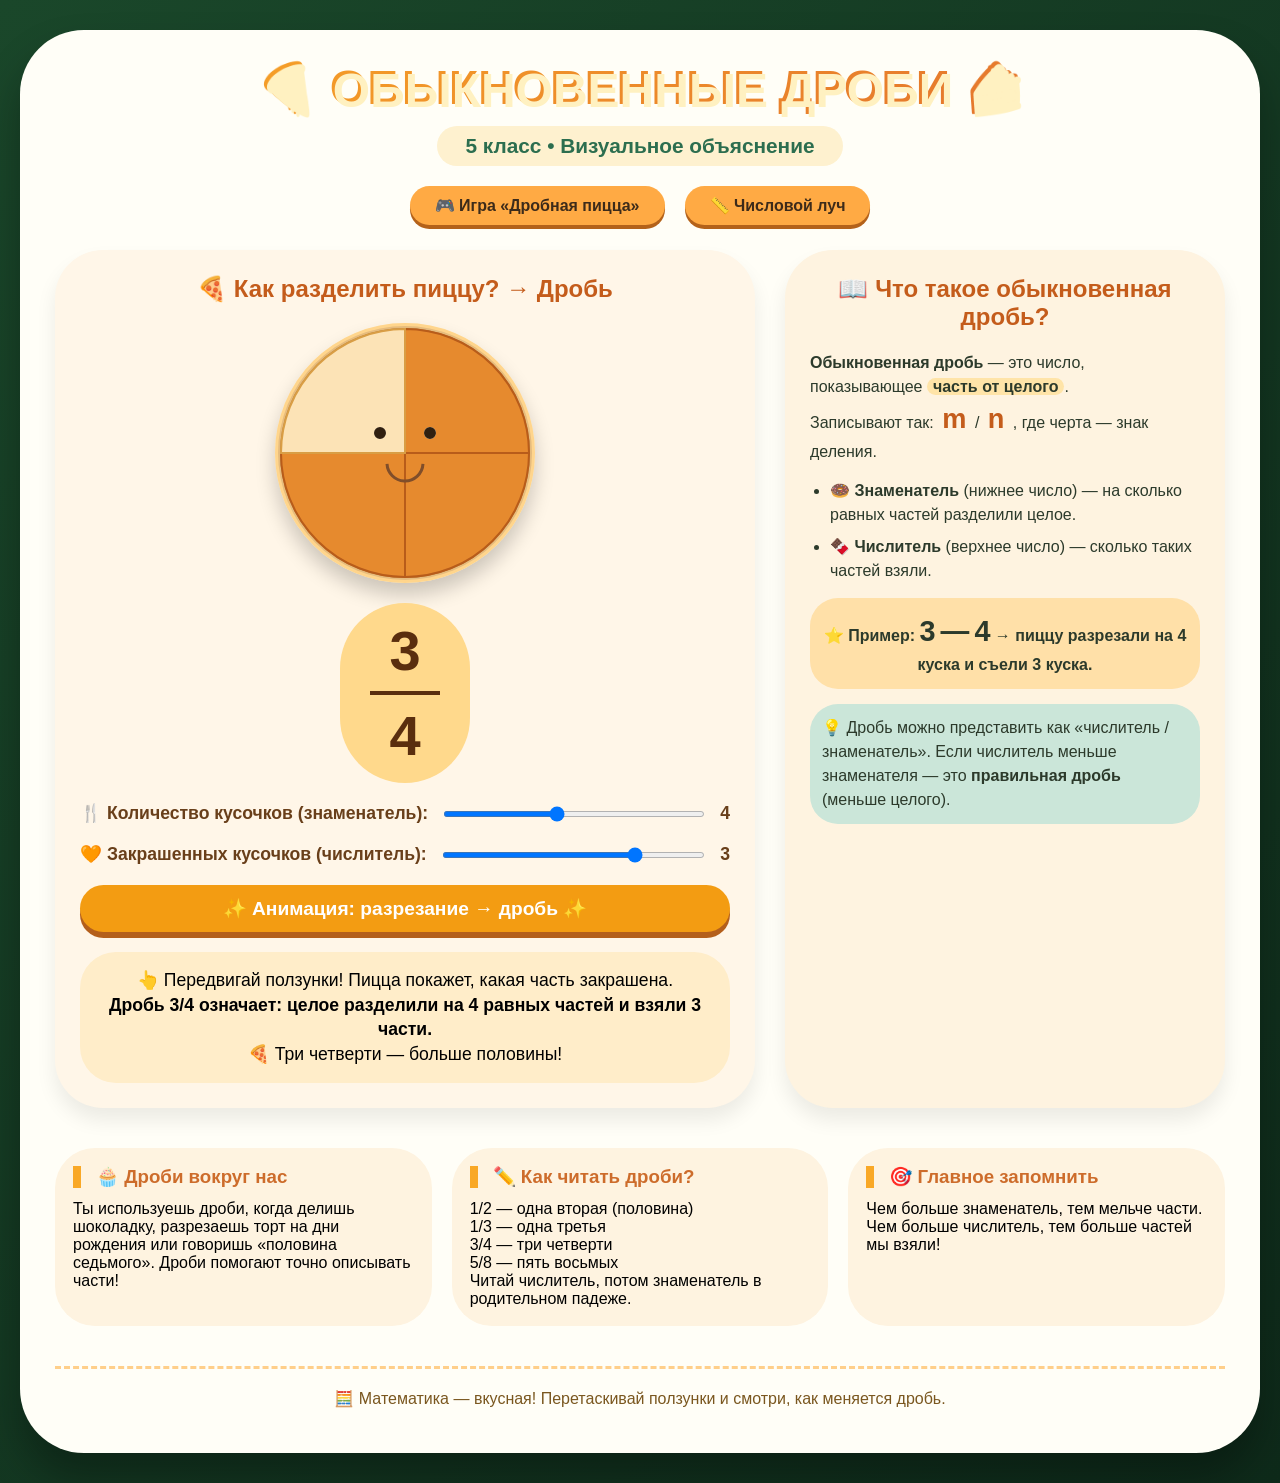
==== fraction-explanation/index.html @ 9edea2ef "Добавлены все три папки проекта" ====
<!DOCTYPE html>
<html lang="ru">
<head>
    <meta charset="UTF-8">
    <meta name="viewport" content="width=device-width, initial-scale=1.0, user-scalable=yes">
    <title>Математика 5 класс: Обыкновенные дроби — визуальное объяснение</title>
    <link rel="stylesheet" href="explain-style.css">
</head>
<body>
    <div class="explanation-container">
        <!-- шапка -->
        <div class="hero">
            <h1>🍕 ОБЫКНОВЕННЫЕ ДРОБИ 🍰</h1>
            <p>5 класс • Визуальное объяснение</p>
        </div>

        <!-- КНОПКИ ПЕРЕХОДА НА ДРУГИЕ САЙТЫ -->
        <div class="nav-links">
            <a href="../fraction-game/index.html" class="nav-btn" target="_blank">🎮 Игра «Дробная пицца»</a>
            <a href="../fraction-ray/index.html" class="nav-btn" target="_blank">📏 Числовой луч</a>
        </div>

        <!-- основное визуальное пояснение + анимация -->
        <div class="visual-lesson">
            <div class="pizza-animation-area">
                <div class="pizza-card">
                    <h2>🍕 Как разделить пиццу? → Дробь</h2>
                    <div class="pizza-stage">
                        <canvas id="pizzaCanvasExplain" width="260" height="260" style="width:260px; height:260px;"></canvas>
                        <div class="fraction-display" id="fractionDisplay">
                            <span class="fraction-big">
                                <span id="animNumerator">3</span>
                                <span class="fraction-line"></span>
                                <span id="animDenominator">4</span>
                            </span>
                        </div>
                    </div>
                    <div class="pizza-controls">
                        <label>🍴 Количество кусочков (знаменатель):
                            <input type="range" id="denSlider" min="1" max="8" value="4" step="1">
                            <span id="denValue">4</span>
                        </label>
                        <label>🧡 Закрашенных кусочков (числитель):
                            <input type="range" id="numSlider" min="0" max="8" value="3" step="1">
                            <span id="numValue">3</span>
                        </label>
                        <button id="animateBtn" class="animate-btn">✨ Анимация: разрезание → дробь ✨</button>
                    </div>
                    <div class="explain-text" id="liveExplain">
                        👆 Передвигай ползунки! Пицца покажет, какая часть закрашена.<br>
                        <strong>Дробь <span id="dynamicFraction">3/4</span> означает: целое разделили на 4 равные части и взяли 3 части.</strong>
                    </div>
                </div>

                <div class="theory-card">
                    <h2>📖 Что такое обыкновенная дробь?</h2>
                    <div class="theory-content">
                        <p><strong>Обыкновенная дробь</strong> — это число, показывающее <span class="highlight">часть от целого</span>.</p>
                        <p>Записывают так: <span class="fraction-example">m</span> / <span class="fraction-example">n</span> , где черта — знак деления.</p>
                        <ul class="theory-list">
                            <li>🍩 <strong>Знаменатель</strong> (нижнее число) — на сколько равных частей разделили целое.</li>
                            <li>🍫 <strong>Числитель</strong> (верхнее число) — сколько таких частей взяли.</li>
                        </ul>
                        <div class="example-box">
                            ⭐ Пример: <span class="big-fraction">3</span><span class="fraction-line-inline">—</span><span class="big-fraction">4</span>  → пиццу разрезали на 4 куска и съели 3 куска.
                        </div>
                        <div class="tip">
                            💡 Дробь можно представить как «числитель / знаменатель». Если числитель меньше знаменателя — это <strong>правильная дробь</strong> (меньше целого).
                        </div>
                    </div>
                </div>
            </div>
        </div>

        <!-- дополнительный текстовый материал -->
        <div class="extra-materials">
            <div class="material-block">
                <h3>🧁 Дроби вокруг нас</h3>
                <p>Ты используешь дроби, когда делишь шоколадку, разрезаешь торт на дни рождения или говоришь «половина седьмого». Дроби помогают точно описывать части!</p>
            </div>
            <div class="material-block">
                <h3>✏️ Как читать дроби?</h3>
                <p>1/2 — одна вторая (половина)<br>1/3 — одна третья<br>3/4 — три четверти<br>5/8 — пять восьмых<br>Читай числитель, потом знаменатель в родительном падеже.</p>
            </div>
            <div class="material-block">
                <h3>🎯 Главное запомнить</h3>
                <p>Чем больше знаменатель, тем мельче части. Чем больше числитель, тем больше частей мы взяли!</p>
            </div>
        </div>

        <footer class="explain-footer">
            🧮 Математика — вкусная! Перетаскивай ползунки и смотри, как меняется дробь.
        </footer>
    </div>

    <script src="explain-script.js"></script>
</body>
</html>
---- fraction-explanation/explain-style.css ----
* {
    margin: 0;
    padding: 0;
    box-sizing: border-box;
}

body {
    background: linear-gradient(135deg, #1a472a 0%, #0e2a1a 100%);
    font-family: 'Segoe UI', 'Comic Neue', 'Comic Sans MS', 'Nunito', 'Chalkboard SE', sans-serif;
    padding: 30px 20px;
    min-height: 100vh;
}

.explanation-container {
    max-width: 1300px;
    margin: 0 auto;
    background: #fffef7;
    border-radius: 64px;
    box-shadow: 0 25px 40px rgba(0,0,0,0.3);
    overflow: hidden;
    padding: 30px 35px 45px;
}

/* КНОПКИ НАВИГАЦИИ МЕЖДУ САЙТАМИ */
.nav-links {
    display: flex;
    justify-content: center;
    gap: 20px;
    margin-bottom: 25px;
    flex-wrap: wrap;
}

.nav-btn {
    background: #ffaa44;
    color: #3d2b1a;
    text-decoration: none;
    padding: 10px 25px;
    border-radius: 50px;
    font-weight: bold;
    font-size: 1rem;
    transition: 0.1s linear;
    box-shadow: 0 4px 0 #b4621a;
    display: inline-block;
}

.nav-btn:active {
    transform: translateY(2px);
    box-shadow: 0 1px 0 #b4621a;
}

.hero {
    text-align: center;
    margin-bottom: 20px;
}

.hero h1 {
    font-size: 3rem;
    background: linear-gradient(145deg, #f9a826, #e06c2e);
    background-clip: text;
    -webkit-background-clip: text;
    color: transparent;
    text-shadow: 3px 3px 0 #fff1c1;
    margin-bottom: 10px;
}

.hero p {
    font-size: 1.3rem;
    color: #2c6e4f;
    background: #fef1cf;
    display: inline-block;
    padding: 8px 28px;
    border-radius: 40px;
    font-weight: bold;
}

.visual-lesson {
    margin-bottom: 40px;
}

.pizza-animation-area {
    display: flex;
    flex-wrap: wrap;
    gap: 30px;
    justify-content: center;
}

.pizza-card {
    flex: 2;
    min-width: 300px;
    background: #fff6e8;
    border-radius: 48px;
    padding: 25px;
    box-shadow: 0 12px 20px rgba(0,0,0,0.08);
}

.theory-card {
    flex: 1.2;
    min-width: 280px;
    background: #fef3e0;
    border-radius: 48px;
    padding: 25px;
    box-shadow: 0 12px 20px rgba(0,0,0,0.08);
}

.pizza-card h2, .theory-card h2 {
    text-align: center;
    color: #c45c1b;
    margin-bottom: 20px;
}

.pizza-stage {
    display: flex;
    flex-direction: column;
    align-items: center;
    gap: 20px;
    margin-bottom: 20px;
}

canvas {
    background: #ffefcf;
    border-radius: 50%;
    box-shadow: 0 12px 20px rgba(0,0,0,0.2), inset 0 0 0 5px #ffd58c;
}

.fraction-display {
    background: #ffd98c;
    border-radius: 80px;
    padding: 15px 30px;
}

.fraction-big {
    font-size: 3.5rem;
    font-weight: bold;
    display: inline-flex;
    flex-direction: column;
    align-items: center;
    color: #5a2e0e;
}

.fraction-line {
    display: block;
    width: 70px;
    height: 4px;
    background: #5a2e0e;
    margin: 8px 0;
}

.pizza-controls {
    display: flex;
    flex-direction: column;
    gap: 20px;
    margin: 20px 0;
}

.pizza-controls label {
    font-weight: bold;
    font-size: 1.1rem;
    color: #693f1a;
    display: flex;
    align-items: center;
    gap: 15px;
    flex-wrap: wrap;
}

input[type="range"] {
    flex: 1;
    min-width: 160px;
    height: 6px;
    border-radius: 10px;
    background: #ffcd94;
}

.animate-btn {
    background: #f39c12;
    border: none;
    font-size: 1.2rem;
    padding: 12px;
    border-radius: 60px;
    font-weight: bold;
    color: white;
    cursor: pointer;
    transition: 0.07s linear;
    box-shadow: 0 6px 0 #b45f1b;
}

.animate-btn:active {
    transform: translateY(3px);
    box-shadow: 0 2px 0 #b45f1b;
}

.explain-text {
    background: #ffedc9;
    padding: 16px;
    border-radius: 36px;
    margin-top: 15px;
    text-align: center;
    font-size: 1.1rem;
    line-height: 1.4;
}

.theory-content {
    font-size: 1rem;
    line-height: 1.5;
    color: #2c3a2b;
}

.highlight {
    background: #ffe4a8;
    padding: 0 6px;
    border-radius: 25px;
    font-weight: bold;
}

.fraction-example {
    font-size: 1.7rem;
    font-weight: bold;
    display: inline-block;
    margin: 0 4px;
    color: #c45c1b;
}

.theory-list {
    margin: 15px 0 15px 20px;
}

.theory-list li {
    margin: 8px 0;
}

.example-box {
    background: #ffe0a8;
    border-radius: 28px;
    padding: 12px;
    text-align: center;
    font-weight: bold;
    margin: 15px 0;
}

.big-fraction {
    font-size: 1.8rem;
    font-weight: bold;
}

.fraction-line-inline {
    font-size: 1.8rem;
    font-weight: bold;
    margin: 0 5px;
}

.tip {
    background: #cbe6d9;
    border-radius: 28px;
    padding: 12px;
    margin-top: 15px;
}

.extra-materials {
    display: flex;
    flex-wrap: wrap;
    gap: 20px;
    margin: 30px 0 20px;
}

.material-block {
    flex: 1;
    background: #fef3e0;
    border-radius: 40px;
    padding: 18px;
    min-width: 200px;
}

.material-block h3 {
    color: #cd6c2b;
    border-left: 8px solid #f9a826;
    padding-left: 15px;
    margin-bottom: 12px;
}

.explain-footer {
    text-align: center;
    margin-top: 40px;
    padding-top: 20px;
    border-top: 3px dashed #ffcf8a;
    color: #7a571f;
}

@media (max-width: 800px) {
    .explanation-container {
        padding: 20px;
    }
    .hero h1 {
        font-size: 2rem;
    }
    .fraction-big {
        font-size: 2.5rem;
    }
    .nav-btn {
        padding: 6px 16px;
        font-size: 0.9rem;
    }
}
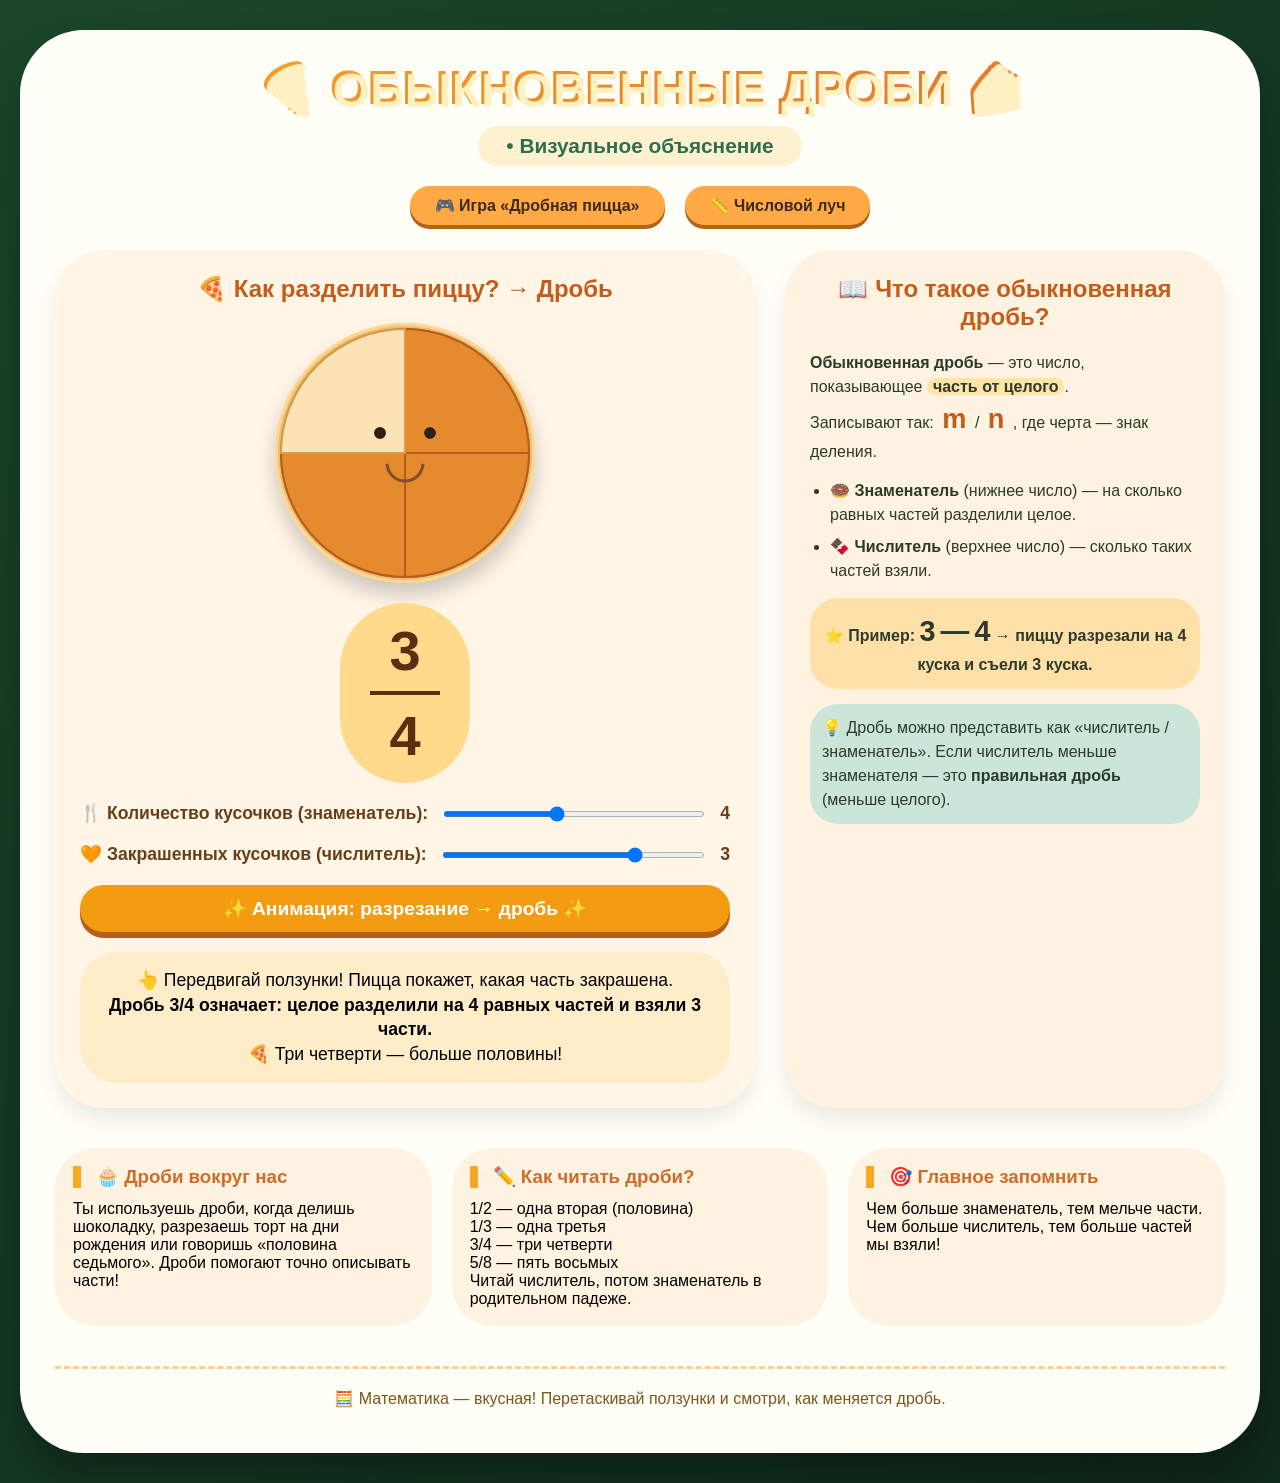
==== commit a8f4644e: "Update index.html Убрана надпись "5 класс"" ====
--- a/fraction-explanation/index.html
+++ b/fraction-explanation/index.html
@@ -3,7 +3,7 @@
 <head>
     <meta charset="UTF-8">
     <meta name="viewport" content="width=device-width, initial-scale=1.0, user-scalable=yes">
-    <title>Математика 5 класс: Обыкновенные дроби — визуальное объяснение</title>
+    <title>Обыкновенные дроби — визуальное объяснение</title>
     <link rel="stylesheet" href="explain-style.css">
 </head>
 <body>
@@ -11,13 +11,13 @@
         <!-- шапка -->
         <div class="hero">
             <h1>🍕 ОБЫКНОВЕННЫЕ ДРОБИ 🍰</h1>
-            <p>5 класс • Визуальное объяснение</p>
+            <p>• Визуальное объяснение</p>
         </div>
 
         <!-- КНОПКИ ПЕРЕХОДА НА ДРУГИЕ САЙТЫ -->
         <div class="nav-links">
-            <a href="../fraction-game/index.html" class="nav-btn" target="_blank">🎮 Игра «Дробная пицца»</a>
-            <a href="../fraction-ray/index.html" class="nav-btn" target="_blank">📏 Числовой луч</a>
+            <a href="../fraction-game/index.html" class="nav-btn">🎮 Игра «Дробная пицца»</a>
+            <a href="../fraction-ray/index.html" class="nav-btn">📏 Числовой луч</a>
         </div>
 
         <!-- основное визуальное пояснение + анимация -->
@@ -95,4 +95,4 @@
 
     <script src="explain-script.js"></script>
 </body>
-</html>+</html>
